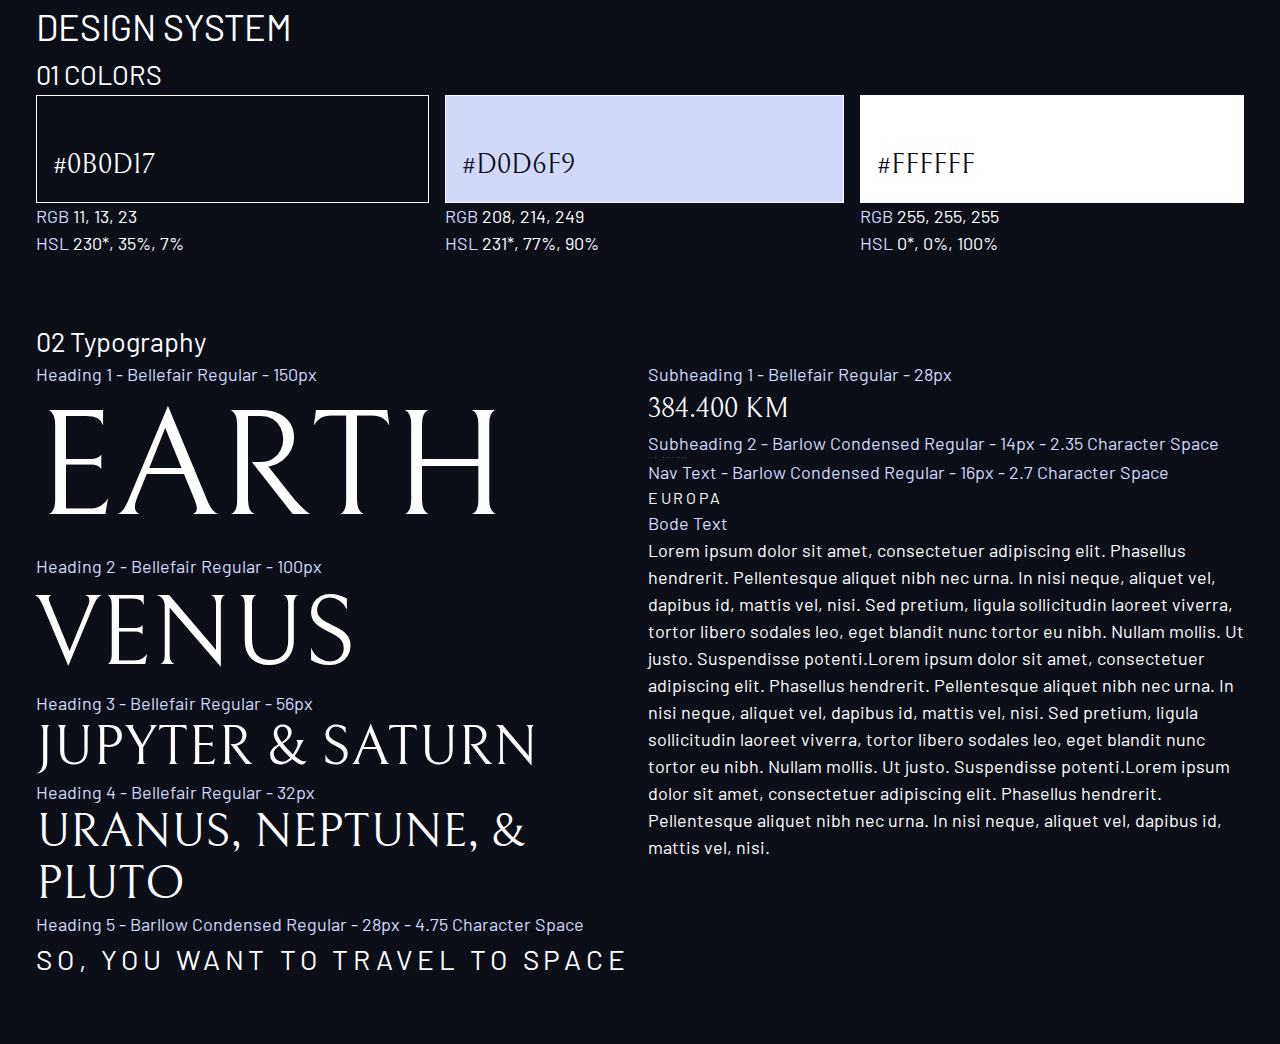
==== design-system.html @ 9ad7ce94 "first commit" ====
<html>
    <head>
        <link rel="stylesheet" href="index.css">
        <title>Design System</title>

        <!-- Google fonts -->
        <link rel="preconnect" href="https://fonts.googleapis.com">
        <link rel="preconnect" href="https://fonts.gstatic.com" crossorigin>
        <link href="https://fonts.googleapis.com/css2?family=Barlow+Condensed:wght@400;
        700&family=Bellefair&family=Barlow:wght@400;700&display=swap"
            rel="stylesheet">


        <style>
        </style>
    </head>
    <body>

        <div class="container">
            <h1 class="uppercase">Design System</h1>

            <section id="colors">
                <h2 class="uppercase"><span>01</span> colors</h2>
                <div class="flex">
                    <diV style="flex-grow: 1">
                        <div class="bg-dark text-white ff-serif fs-500" style="padding: 3rem 1rem 1rem; border: 1px solid white">
                            #0B0D17
                        </div>
                        <p><span class="text-accent">RGB</span> 11, 13, 23</p>
                        <p><span class="text-accent">HSL</span> 230*, 35%, 7%</p>
                    </diV>
                    <diV style="flex-grow: 1">
                        <div class="bg-accent text-dark ff-serif fs-500" style="padding: 3rem 1rem 1rem; border: 1px solid white">
                            #D0D6F9
                        </div>
                        <p><span class="text-accent">RGB</span> 208, 214, 249</p>
                        <p><span class="text-accent">HSL</span> 231*, 77%, 90%</p>
                    </diV>
                    <diV style="flex-grow: 1">
                        <div class="bg-white text-dark ff-serif fs-500" style="padding: 3rem 1rem 1rem; border: 1px solid white">
                            #FFFFFF
                        </div>
                        <p><span class="text-accent">RGB</span> 255, 255, 255</p>
                        <p><span class="text-accent">HSL</span> 0*, 0%, 100%</p>
                    </diV>
                </div>
            </section>

            <section id="typography" style="margin: 4rem 0">
                <h2><span>02 </span>Typography</h2>
                <div class="flex">
                    <div style="flex-basis: 100%">
                        <div>
                            <p class="text-accent">Heading 1 - Bellefair Regular - 150px</p>
                            <p class="fs-900 ff-serif uppercase">Earth</p>
                        </div>
                        <div>
                            <p class="text-accent">Heading 2 - Bellefair Regular - 100px</p>
                            <p class="fs-800 ff-serif uppercase">Venus</p>
                        </div>
                        <div>
                            <p class="text-accent">Heading 3 - Bellefair Regular - 56px</p>
                            <p class="fs-700 ff-serif uppercase">Jupyter & Saturn</p>
                        </div>
                        <div>
                            <p class="text-accent">Heading 4 - Bellefair Regular - 32px</p>
                            <p class="fs-600 ff-serif uppercase">Uranus, Neptune, & Pluto</p>
                        </div>
                        <div>
                            <p class="text-accent">Heading 5 - Barllow Condensed Regular - 28px - 4.75 Character Space</p>
                            <p class="text accent fs-500 ff-sans-cond uppercase letter-spacing-1">So, you want to travel to space</p>
                        </div>
                    </div>

                    <div style="flex-basis: 100%">
                        <div>
                            <p class="text-accent">Subheading 1 - Bellefair Regular - 28px</p>
                            <p class="fs-500 ff-serif uppercase">384.400 km</p>
                        </div>
                        <div>
                            <p class="text-accent">Subheading 2 - Barlow Condensed Regular - 14px - 2.35 Character Space</p>
                            <p class="fs-200 uppercase ff-sans-cond letter-spacing-3">Avg. Distance</p>
                        </div>
                        <div>
                            <p class="text-accent">Nav Text - Barlow Condensed Regular - 16px - 2.7 Character Space</p>
                            <p class="fs-300 uppercase ff-sans-cond letter-spacing-2">europa</p>
                        </div>
                        <div>
                            <p class="text-accent">Bode Text</p>
                            <p>Lorem ipsum dolor sit amet, consectetuer adipiscing elit. Phasellus hendrerit. Pellentesque aliquet nibh nec urna. In nisi neque, aliquet vel, dapibus id, mattis vel, nisi. Sed pretium, ligula sollicitudin laoreet viverra, tortor libero sodales leo, eget blandit nunc tortor eu nibh. Nullam mollis. Ut justo. Suspendisse potenti.Lorem ipsum dolor sit amet, consectetuer adipiscing elit. Phasellus hendrerit. Pellentesque aliquet nibh nec urna. In nisi neque, aliquet vel, dapibus id, mattis vel, nisi. Sed pretium, ligula sollicitudin laoreet viverra, tortor libero sodales leo, eget blandit nunc tortor eu nibh. Nullam mollis. Ut justo. Suspendisse potenti.Lorem ipsum dolor sit amet, consectetuer adipiscing elit. Phasellus hendrerit. Pellentesque aliquet nibh nec urna. In nisi neque, aliquet vel, dapibus id, mattis vel, nisi. </p>
                        </div>
                    </div>
                </div>
            </section>
        </div>

        <!-- <script src="index.pack.js"></script> -->
    </body>
</html>
---- index.css ----
/* -------------------- */
/* Custom properties    */
/* -------------------- */
:root {
    /* colors */
    --clr-dark: 230 35% 7%;
    --clr-light: 231 77% 90%;
    --clr-white: 0 0% 100%;

    /* fonts-sizes */
    --fs-900: 9.375rem;
    --fs-800: 6.25rem;
    --fs-700: 3.5rem;
    --fs-600: 3rem;
    --fs-500: 1.75rem;
    --fs-400: 1.125rem;
    --fs-300: 1rem;
    --fs-200: 0.0875rem;

    /* font families */
    --ff-serif: "Bellefair", serif;
    --ff-sans-cond: "Barlow Condensed", sans-serif;
    --ff-sans-normal: "Barlow", sans-serif;
}




/* -------------------- */
/* reset                */
/* -------------------- */

/* box sizing */
*,
*::before,
*::after{
    box-sizing: border-box;
}

/* Reset margings */

body,
h1,
h2,
h3,
h4,
h5,
p,
figure,
picture {
    margin: 0
}

h1,
h2,
h3,
h4,
h5,
h6,
p {
    font-weight: 400;
}

/* set up the body */

body {
    font-family: var(--ff-sans-normal);
    font-size: var(--fs-400);
    color: hsl( var(--clr-white));
    background-color: hsl( var(--clr-dark));
    line-height: 1.5;
    min-height: 100vh;
}

/* make images easier to work with */

img,
picture {
    max-width: 100%;
    display: block;
}

/* make forms elements easir to work with */
input,
button,
textarea,
select {
    font: inherit;
}

/* remove animation for people who've turned them off */


@media (prefers-reduced-motion: reduce) {
    *,
    *::before,
    *::after {
        animation-duration: 0.01ms !important;
        animation-iteration-count: 1 !important;
        transition-duration: 0.01ms !important;
        scroll-behavior: auto !important;
    }
}



/* -------------------- */
/* utility classe       */
/* -------------------- */

.flex {
    display: flex;
    gap: var(--gap, 1rem); 
}

.grid {
    display: grid;
    gap: var(--gap, 1rem);
}

.container {
    padding-inline: 2em;
    max-width: 80rem;
    margin-inline: auto;
}


.sr-only {
    position: absolute;
    width: 1px;
    height: 1px;
    padding: 0;
    margin: -1px;
        overflow: hidden;
    clip: rect(0, 0, 0, 0);
    white-space: nowrap;
    border: 0;
}


.box {
    background: lightblue;
    padding: 2rem;
}



/* color section */

.bg-dark {background-color: hsl( var(--clr-dark));}
.bg-accent {background-color: hsl( var(--clr-light));}
.bg-white {background-color: hsl( var(--clr-white));}

.text-dark {color: hsl( var(--clr-dark));}
.text-accent {color: hsl( var(--clr-light));}
.text-white {color: hsl( var(--clr-white));}

.example-component {
    background-color: hsl( var(--clr-light) / .2);
}


/* typhography */
.ff-serif { font-family: var(--ff-serif);}
.ff-snas-cond { font-family: var(--ff-sans-cond);}
.ff-sans-normal { font-family: var(--ff-sans-normal);}

.letter-spacing-1 { letter-spacing: 4.75px;}
.letter-spacing-2 { letter-spacing: 2.7px;}
.letter-spacing-3 { letter-spacing: 2.35px;}

.uppercase { text-transform: uppercase;}

.fs-900 { font-size: var(--fs-900);}
.fs-800 { font-size: var(--fs-800);}
.fs-700 { font-size: var(--fs-700);}
.fs-600 { font-size: var(--fs-600);}
.fs-500 { font-size: var(--fs-500);}
.fs-400 { font-size: var(--fs-400);}
.fs-300 { font-size: var(--fs-300);}
.fs-200 { font-size: var(--fs-200);}

.fs-900,
.fs-800,
.fs-700,
.fs-600 {
    line-height: 1.1;
}
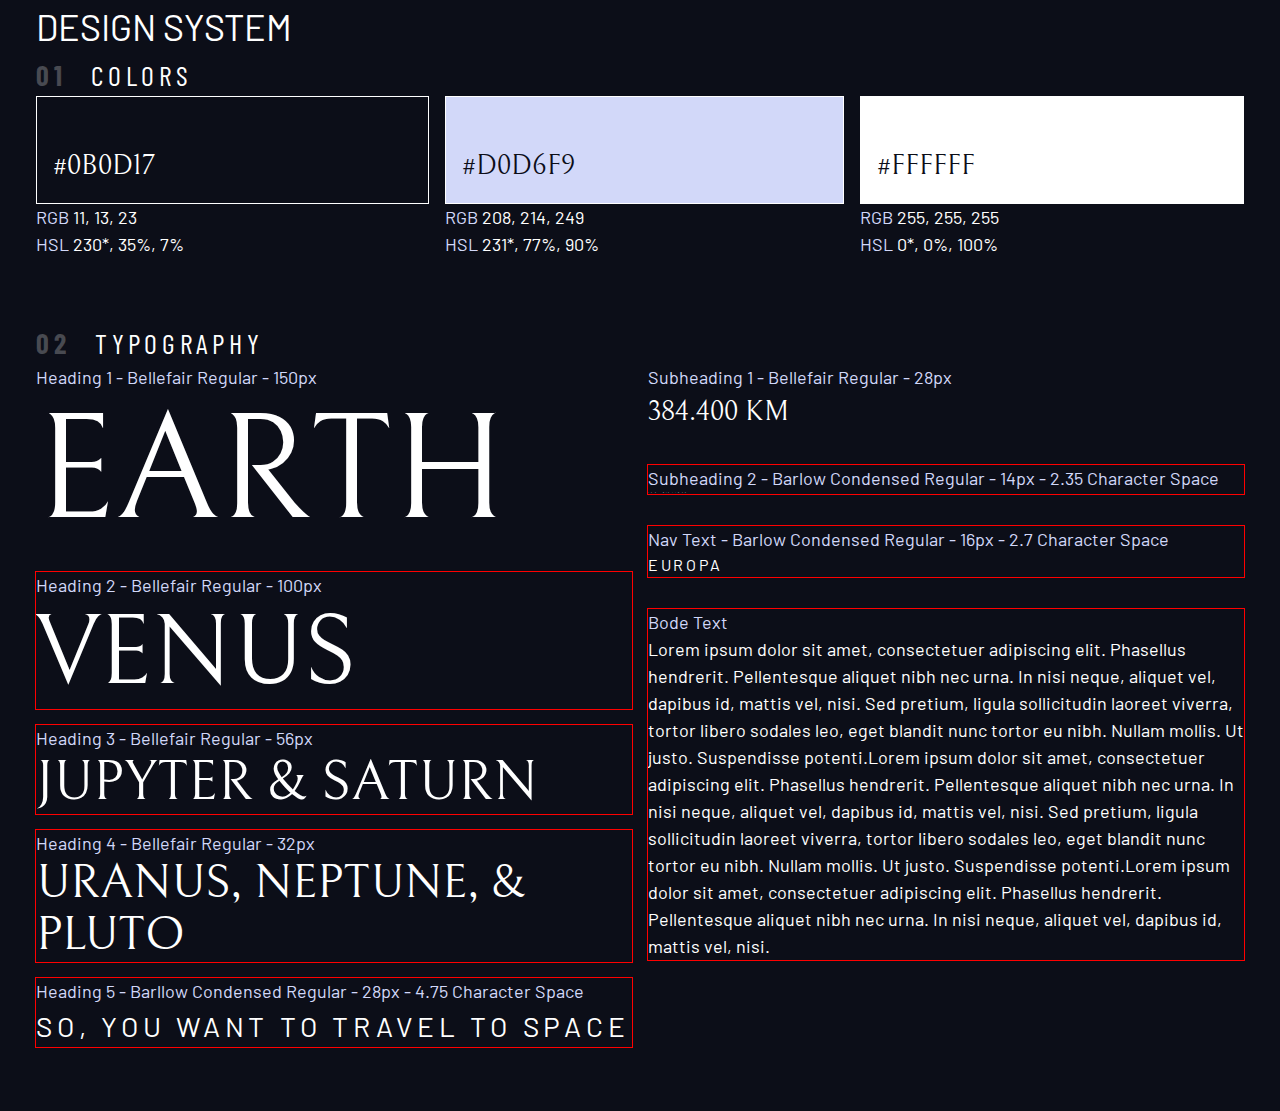
==== commit f78c5376: "añadido las clases auxiliares para elementos estaticos" ====
--- a/design-system.html
+++ b/design-system.html
@@ -20,7 +20,7 @@
             <h1 class="uppercase">Design System</h1>
 
             <section id="colors">
-                <h2 class="uppercase"><span>01</span> colors</h2>
+                <h2 class="numbered-title"><span>01</span> colors</h2>
                 <div class="flex">
                     <diV style="flex-grow: 1">
                         <div class="bg-dark text-white ff-serif fs-500" style="padding: 3rem 1rem 1rem; border: 1px solid white">
@@ -47,9 +47,9 @@
             </section>
 
             <section id="typography" style="margin: 4rem 0">
-                <h2><span>02 </span>Typography</h2>
+                <h2 class="numbered-title"><span>02 </span>Typography</h2>
                 <div class="flex">
-                    <div style="flex-basis: 100%">
+                    <div class="flow" style="flex-basis: 100%; --flow-space: 1rem">
                         <div>
                             <p class="text-accent">Heading 1 - Bellefair Regular - 150px</p>
                             <p class="fs-900 ff-serif uppercase">Earth</p>
@@ -72,7 +72,7 @@
                         </div>
                     </div>
 
-                    <div style="flex-basis: 100%">
+                    <div class="flow" style="flex-basis: 100%; --flow-space:2rem">
                         <div>
                             <p class="text-accent">Subheading 1 - Bellefair Regular - 28px</p>
                             <p class="fs-500 ff-serif uppercase">384.400 km</p>
--- a/index.css
+++ b/index.css
@@ -80,7 +80,7 @@
     display: block;
 }
 
-/* make forms elements easir to work with */
+/* make forms elements easier to work with */
 input,
 button,
 textarea,
@@ -105,7 +105,7 @@
 
 
 /* -------------------- */
-/* utility classe       */
+/* utility classes      */
 /* -------------------- */
 
 .flex {
@@ -116,6 +116,12 @@
 .grid {
     display: grid;
     gap: var(--gap, 1rem);
+}
+
+/* el selector indica que seleccione todos los que tienen un "sibling" antes */
+.flow > *:not(:first-child) {
+    margin-top: var(--flow-space, 1rem);
+    outline: 1px solid red;
 }
 
 .container {
@@ -131,7 +137,7 @@
     height: 1px;
     padding: 0;
     margin: -1px;
-        overflow: hidden;
+    overflow: hidden;
     clip: rect(0, 0, 0, 0);
     white-space: nowrap;
     border: 0;
@@ -185,4 +191,19 @@
 .fs-700,
 .fs-600 {
     line-height: 1.1;
-}+}
+
+
+.numbered-title {
+    font-family: var(--ff-sans-cond);
+    font-size: var(--fs-500);
+    text-transform: uppercase;
+    letter-spacing: 4.72px;
+}
+
+.numbered-title span {
+    margin-right: .5em;
+    font-weight: 700;
+    color: hsl(var(--clr-white) / .25);
+}
+
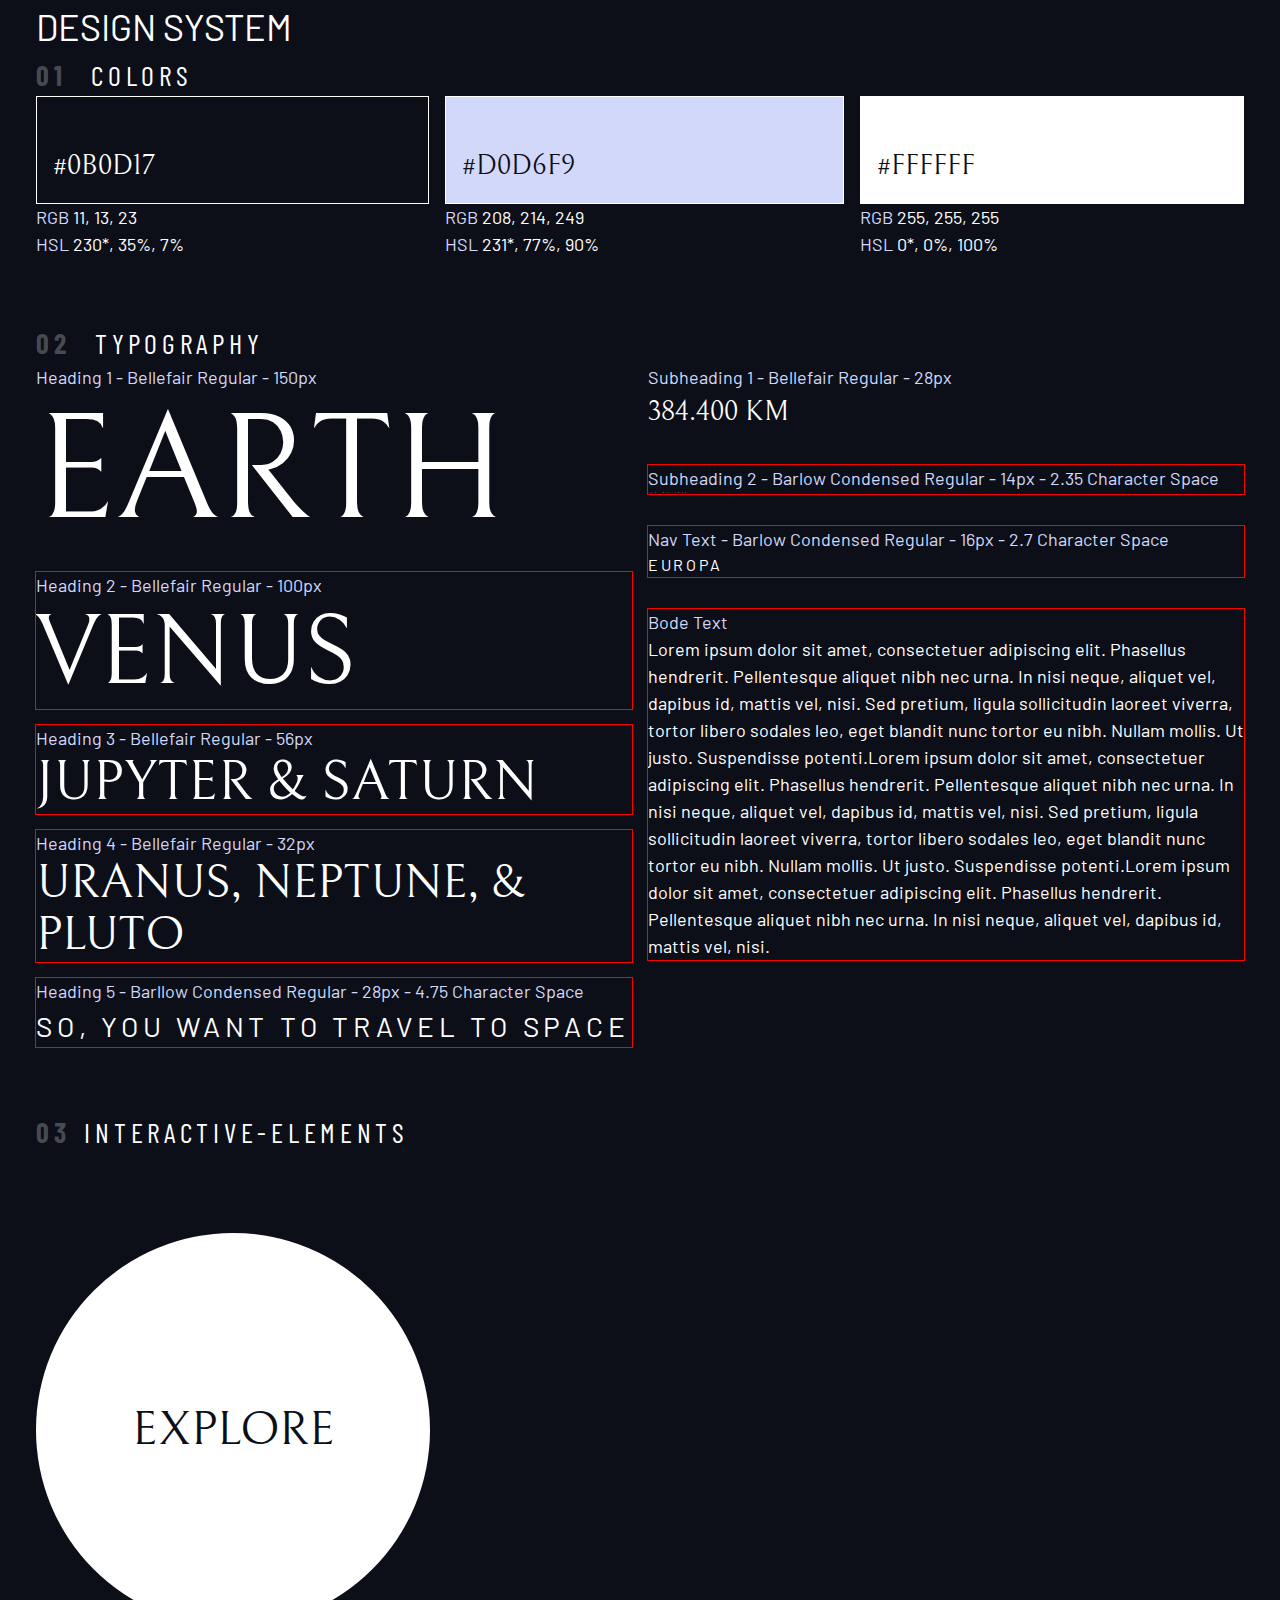
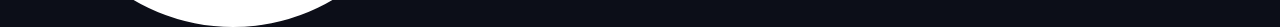
==== commit 92c042d8: "añade boton con funcionamiento interactivo" ====
--- a/design-system.html
+++ b/design-system.html
@@ -92,6 +92,35 @@
                     </div>
                 </div>
             </section>
+
+            <section id="interactive-elements">
+                <h2 class="numbered-title"><span>03</span>interactive-elements</h2>
+
+                <!-- navigation -->
+                <div></div>
+
+                <div class="flex">
+                    <div style="margin-top: 5rem">
+                    <!-- explore button -->
+                        <a href="#" class="large-button uppercase ff-serif text-dark
+                        fs-600 bg-white">Explore</a>
+
+
+                    
+                    </div>
+
+                    <div>
+                        <!-- Tabs -->
+
+
+                        <!-- Dots -->
+
+
+                        <!-- Numbers -->
+                    </div>
+                </div>
+
+            </section>
         </div>
 
         <!-- <script src="index.pack.js"></script> -->
--- a/index.css
+++ b/index.css
@@ -207,3 +207,35 @@
     color: hsl(var(--clr-white) / .25);
 }
 
+/* -------------------- */
+/*     Components       */
+/* -------------------- */
+
+.large-button {
+    position: relative;
+    display: grid;
+    z-index: 1;
+    place-items: center;
+    border-radius: 50%;
+    padding: 0 2em;
+    text-decoration: none;
+    aspect-ratio: 1;
+}
+
+.large-button::after {
+    content: '';
+    position: absolute;
+    background: hsl(var(--clr-white) / .15);
+    width: 100%;
+    height: 100%;
+    border-radius: 50%;
+    z-index: -1;
+    opacity: 0;
+    transition: opacity 500ms linear, transform 750ms ease-in-out;
+}
+
+.large-button:hover::after,
+.large-button:focus::after {
+    transform: scale(1.5);
+    opacity: 1;
+}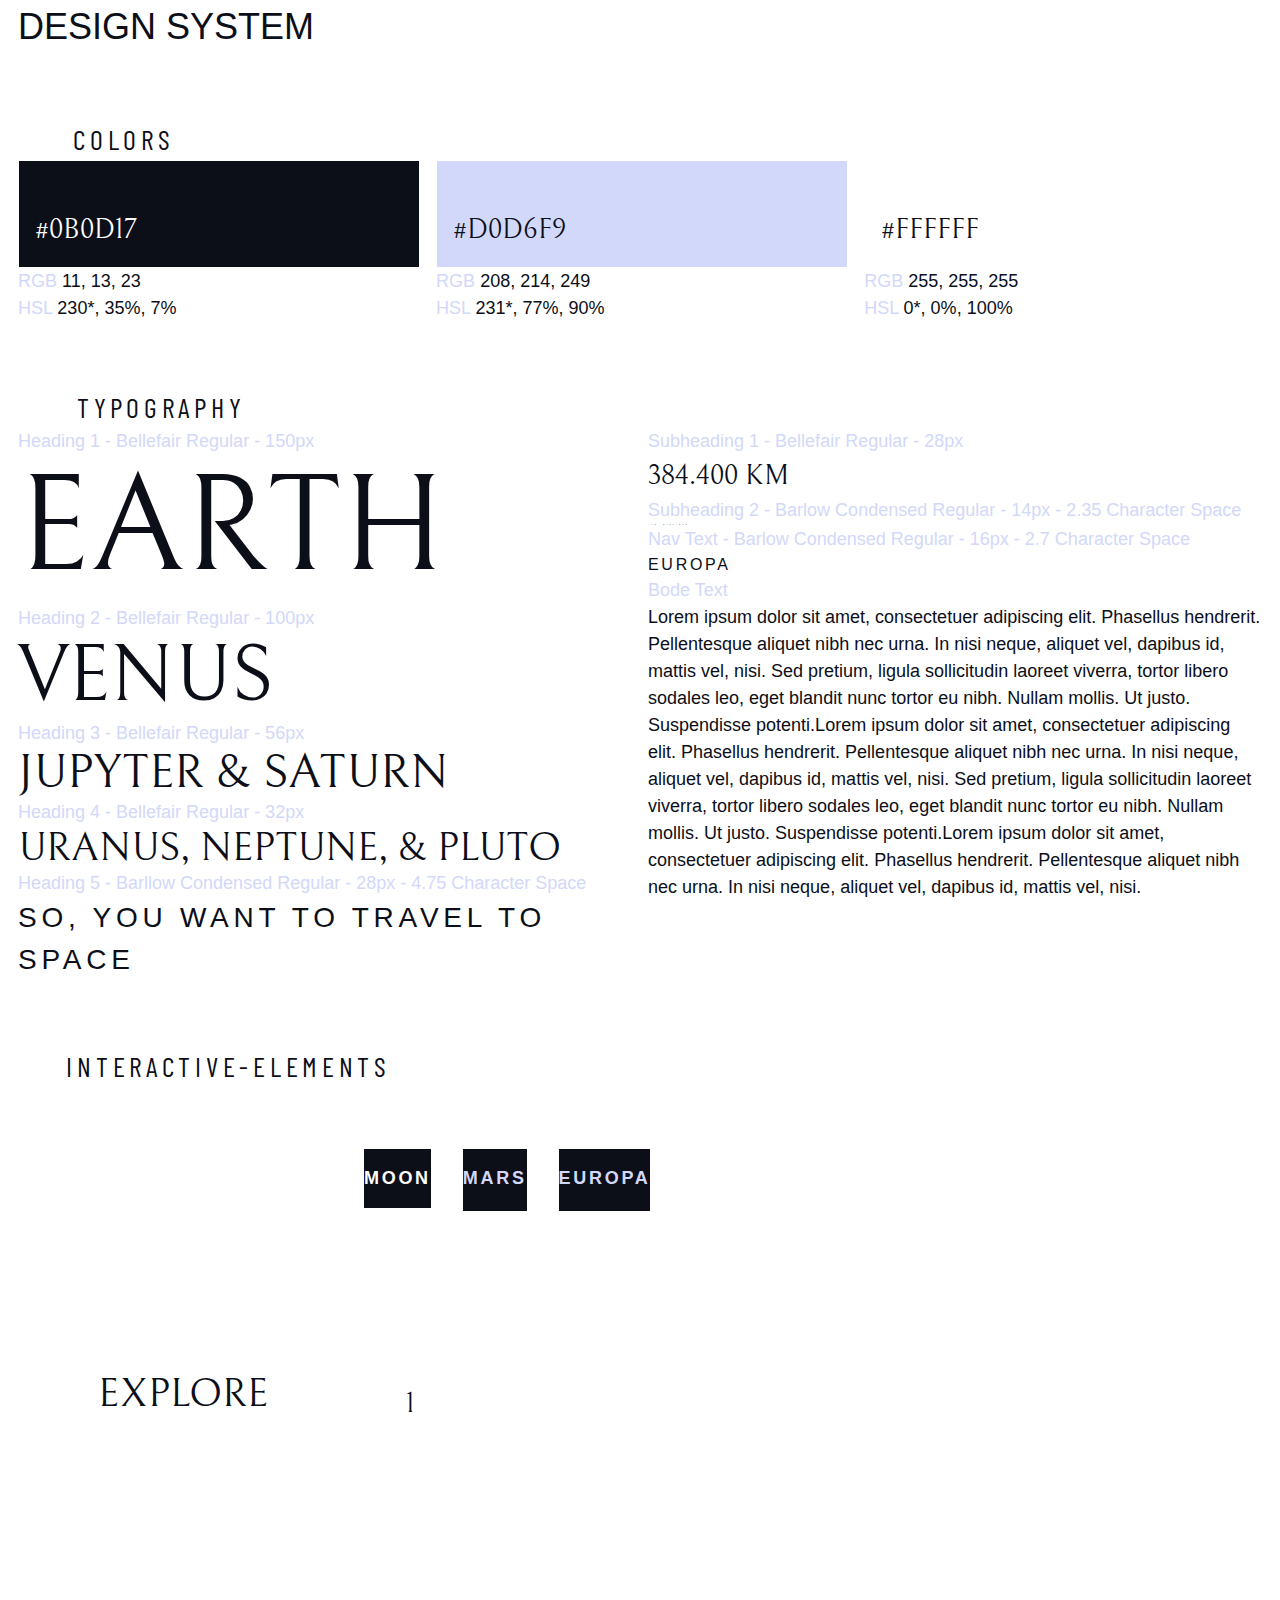
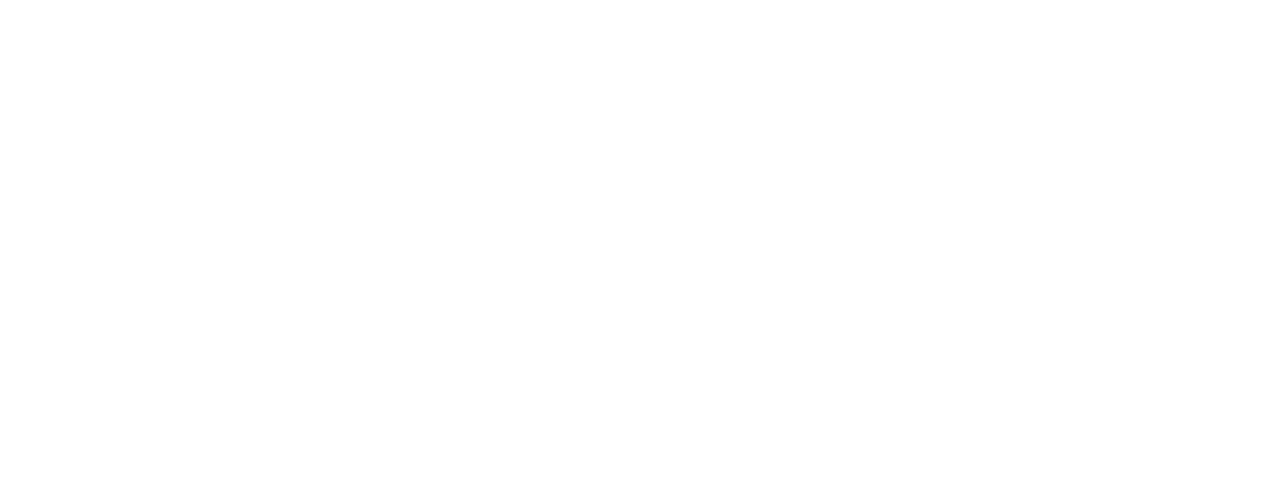
==== commit ecbae151: "first commit" ====
--- a/design-system.html
+++ b/design-system.html
@@ -1,3 +1,4 @@
+<!DOCTYPE html>
 <html>
     <head>
         <link rel="stylesheet" href="index.css">
@@ -10,7 +11,6 @@
         700&family=Bellefair&family=Barlow:wght@400;700&display=swap"
             rel="stylesheet">
 
-
         <style>
         </style>
     </head>
@@ -19,7 +19,7 @@
         <div class="container">
             <h1 class="uppercase">Design System</h1>
 
-            <section id="colors">
+            <section id="colors" style="margin: 4rem 0">
                 <h2 class="numbered-title"><span>01</span> colors</h2>
                 <div class="flex">
                     <diV style="flex-grow: 1">
@@ -49,7 +49,7 @@
             <section id="typography" style="margin: 4rem 0">
                 <h2 class="numbered-title"><span>02 </span>Typography</h2>
                 <div class="flex">
-                    <div class="flow" style="flex-basis: 100%; --flow-space: 1rem">
+                    <div style="flex-basis: 100%; --flow-space: 1rem">
                         <div>
                             <p class="text-accent">Heading 1 - Bellefair Regular - 150px</p>
                             <p class="fs-900 ff-serif uppercase">Earth</p>
@@ -72,7 +72,7 @@
                         </div>
                     </div>
 
-                    <div class="flow" style="flex-basis: 100%; --flow-space:2rem">
+                    <div style="flex-basis: 100%; --flow-space:2rem">
                         <div>
                             <p class="text-accent">Subheading 1 - Bellefair Regular - 28px</p>
                             <p class="fs-500 ff-serif uppercase">384.400 km</p>
@@ -93,36 +93,70 @@
                 </div>
             </section>
 
-            <section id="interactive-elements">
+            <section class="flow" id="interactive-elements">
                 <h2 class="numbered-title"><span>03</span>interactive-elements</h2>
 
                 <!-- navigation -->
-                <div></div>
+                <div>
+                    <nav>
+                        <ul class="primary-navigation underline-indicators flex">
+                            <li class="active"><a class="uppercase text-white letter-spacing-2"
+                                href="#"><span>01</span>Active</a></li>
+                            <li><a class="uppercase text-white letter-spacing-2"
+                                href="#"><span>02</span>Hovered</a></li>
+                            <li><a class="uppercase text-white letter-spacing-2"
+                                href="#"><span>03</span>Idle</a></li>
+                        </ul>
+                    </nav>
+
+                </div>
 
                 <div class="flex">
                     <div style="margin-top: 5rem">
                     <!-- explore button -->
                         <a href="#" class="large-button uppercase ff-serif text-dark
                         fs-600 bg-white">Explore</a>
-
-
-                    
                     </div>
 
-                    <div>
+                    <div class="flow" style="margin-bottom: 50vh;  --flow-space: 4rem">
                         <!-- Tabs -->
-
+                        <div class="tab-list underline-indicators flex">
+                            <button aria-selected="true" class="uppercase text-accent bg-dark
+                            ff-sans-cond letter-spacing-2">Moon</button>
+                            <button aria-selected="false" class="uppercase text-accent bg-dark
+                            ff-sans-cond letter-spacing-2">Mars</button>
+                            <button aria-selected="false" class="uppercase text-accent bg-dark
+                            ff-sans-cond letter-spacing-2">Europa</button>
+                        </div>
 
                         <!-- Dots -->
-
+                        <div class="dot-indicators flex">
+                            <button aria-selected="true"><span class="sr-only">Slide 
+                                Title</span></button>
+                            <button aria-selected="false"><span class="sr-only">Slide 
+                                Title</span></button>
+                            <button aria-selected="false"><span class="sr-only">Slide 
+                                Title</span></button>
+                        </div>
 
                         <!-- Numbers -->
+                        <div>
+                            <div class="numeric-indicators">
+                                <button class="fs-500 ff-serif" aria-selected="true">1</button>
+                            </div>
+                            <div class="numeric-indicators">
+                                <button class="fs-500 ff-serif" aria-selected="false">2</button>
+                            </div>
+                            <div class="numeric-indicators">
+                                <button class="fs-500 ff-serif" aria-selected="false">3</button>
+                            </div>
+                        </div>
                     </div>
                 </div>
 
             </section>
         </div>
 
-        <!-- <script src="index.pack.js"></script> -->
+        <script src="index.pack.js"></script>
     </body>
 </html>--- a/index.css
+++ b/index.css
@@ -7,22 +7,49 @@
     --clr-light: 231 77% 90%;
     --clr-white: 0 0% 100%;
 
-    /* fonts-sizes */
+    /* fonts-sizes tamaño telefono*/
+    --fs-900: 5.5rem;
+    --fs-800: 3rem;
+    --fs-700: 2.5rem;
+    --fs-600: 2rem;
+    --fs-500: 1.75rem;
+    --fs-400: 1.125rem;
+    --fs-300: 1rem;
+    --fs-200: 0.0875rem;
+
+    /* font families */
+    --ff-serif: "Bellefair", serif;
+    --ff-sans-cond: "Barlow Condensed", sans-serif;
+    --ff-sans-normal: "Barlow", sans-serif;
+    --ff-dosis: 'Dosis', sans-serif;
+
+    /* profile photo size */
+    --profile-photo-w: 150px
+}
+
+/* tamaño full-screen */
+@media (min-width: 45em) {
+    :root {
+        /* fonts-sizes */
     --fs-900: 9.375rem;
     --fs-800: 6.25rem;
     --fs-700: 3.5rem;
     --fs-600: 3rem;
-    --fs-500: 1.75rem;
-    --fs-400: 1.125rem;
-    --fs-300: 1rem;
-    --fs-200: 0.0875rem;
-
-    /* font families */
-    --ff-serif: "Bellefair", serif;
-    --ff-sans-cond: "Barlow Condensed", sans-serif;
-    --ff-sans-normal: "Barlow", sans-serif;
-}
-
+    --profile-photo-w: 300px;
+    }
+}
+
+/* tamaño tablet */
+@media (min-width: 35em) {
+    :root {
+        /* fonts-sizes */
+    --fs-900: 8.5rem;
+    --fs-800: 5rem;
+    --fs-700: 3rem;
+    --fs-600: 2.5rem;
+    --profile-photo-w: 200px;
+    }
+}
 
 
 
@@ -64,13 +91,18 @@
 /* set up the body */
 
 body {
-    font-family: var(--ff-sans-normal);
+    font-family: var(--ff-dosis);
     font-size: var(--fs-400);
-    color: hsl( var(--clr-white));
-    background-color: hsl( var(--clr-dark));
+    color: hsl( var(--clr-dark));
+    background-image: url('assets/background.png');
+    background-attachment: scroll;
+    background-size: cover;
+    /*background-color: hsl( var(--clr-dark));*/
     line-height: 1.5;
-    min-height: 100vh;
-}
+    height: 100%;
+    min-height: 100%;
+}
+
 
 /* make images easier to work with */
 
@@ -89,8 +121,6 @@
 }
 
 /* remove animation for people who've turned them off */
-
-
 @media (prefers-reduced-motion: reduce) {
     *,
     *::before,
@@ -113,19 +143,29 @@
     gap: var(--gap, 1rem); 
 }
 
+.flex-full-height {
+    display: flex;
+    flex-direction: column;
+    gap: var(--gap, 1rem); 
+    border: 2px solid red;
+    justify-content: space-between;
+    height: 100vh;
+    /* text-align:center; */
+    align-items: stretch;
+}
+
 .grid {
     display: grid;
     gap: var(--gap, 1rem);
 }
 
 /* el selector indica que seleccione todos los que tienen un "sibling" antes */
-.flow > *:not(:first-child) {
+.flow > *:where(:not(:first-child)) {
     margin-top: var(--flow-space, 1rem);
-    outline: 1px solid red;
 }
 
 .container {
-    padding-inline: 2em;
+    padding-inline: 1em;
     max-width: 80rem;
     margin-inline: auto;
 }
@@ -170,6 +210,7 @@
 .ff-serif { font-family: var(--ff-serif);}
 .ff-snas-cond { font-family: var(--ff-sans-cond);}
 .ff-sans-normal { font-family: var(--ff-sans-normal);}
+.ff-dosis { font-family: var(--ff-dosis);}
 
 .letter-spacing-1 { letter-spacing: 4.75px;}
 .letter-spacing-2 { letter-spacing: 2.7px;}
@@ -236,6 +277,150 @@
 
 .large-button:hover::after,
 .large-button:focus::after {
-    transform: scale(1.5);
+    transform: scale(1.4);
     opacity: 1;
+}
+
+
+.primary-navigation {
+    --gap: 3rem;
+    list-style: none;
+    padding: 0;
+    margin: 0;
+    --underline-gap: 0;
+}
+
+.primary-navigation a {
+    text-decoration: none;
+}
+
+.primary-navigation a > span {
+    font-weight: 700;
+    margin-right: .5rem;
+}
+
+.underline-indicators > * {
+    font-weight: 900;
+    padding: var(--underline-gap, 1rem) 0;
+    border: 0;
+    cursor: pointer;
+    border-bottom: .2rem solid hsl(var(--clr-white) / 0 );
+    
+}
+
+.underline-indicators > *:hover,
+.underline-indicators > *:focus {
+    border-color: hsl( var(--clr-white) / .5);
+}
+
+.underline-indicators > .active,
+.underline-indicators > [aria-selected="true"] {
+    color: hsl( var(--clr-white) / 1);
+    border-color: hsl( var(--clr-white) / 1);
+}
+
+.tab-list {
+    --gap: 2rem;
+}
+
+.dot-indicators > * {
+    cursor: pointer;
+    border: 0;
+    border-radius: 50%;
+    aspect-ratio: 1;
+    padding: .5em;
+    background-color: hsl( var(--clr-white) / .25);
+}
+
+.dot-indicators > *:hover,
+.dot-indicators > *.focus {
+    background-color: hsl( var(--clr-white) / .5);
+}
+
+.dot-indicators > [aria-selected="true"] {
+    background-color: hsl( var(--clr-white) / 1);
+}
+
+.numeric-indicators > * {
+    margin: .5rem;
+    cursor: pointer;
+    border: 2px solid;
+    border-radius: 50%;
+    padding: 1rem 2rem;
+    aspect-ratio: 1;
+    color: hsl( var(--clr-white));
+    background-color: hsl( var(--clr-white) / 0);
+    border-color: hsl( var(--clr-white) / .5);
+}
+
+.numeric-indicators > *:hover,
+.numeric-indicators > *.focus {
+    border-color: hsl( var(--clr-white) / 1);
+}
+
+.numeric-indicators > [aria-selected="true"] {
+    background-color: hsl( var(--clr-white) / 1);
+    color: hsl( var(--clr-dark));
+}
+
+
+.text-box-main {
+    font-family: var(--ff-erif);
+    font-size: var(--fs-300);
+    font-weight: bolder;
+    letter-spacing: 4px;
+    margin-left: 3rem;
+    margin-right: 3rem;
+}
+
+.profile-photo2 {
+    background-image: url("./assets/profile2.jpg");
+    background-size: cover;
+    background-repeat: no-repeat;
+    /* tamaño para smartphone */
+    width: var(--profile-photo-w);
+    height: var(--profile-photo-w);
+    border-radius: 50%;
+    align-self: center;
+}
+
+
+/********************/
+/*      icons       */
+/********************/
+
+.fa {
+    margin-bottom: 2rem;
+    font-size: 20px;
+    /*width: 50px;*/
+    text-align: center;
+    text-decoration: none;
+    color: hsl(var(--clr-white) / 1);
+}
+  
+  /* Add a hover effect if you want */
+.fa:hover {
+    opacity: 0.7;
+}
+
+.fa-facebook {
+    background-color: none;
+}
+
+.fa-twitter {
+    background-color: none;
+}
+
+.fa-linkedin {
+    background-color: none;
+}
+
+/********************/
+/*      lineas      */
+/********************/
+
+.hr-linea {
+    border: none;
+    width: 100%;
+    border-top: 3px solid hsl(var(--clr-white) / 0.2);
 }